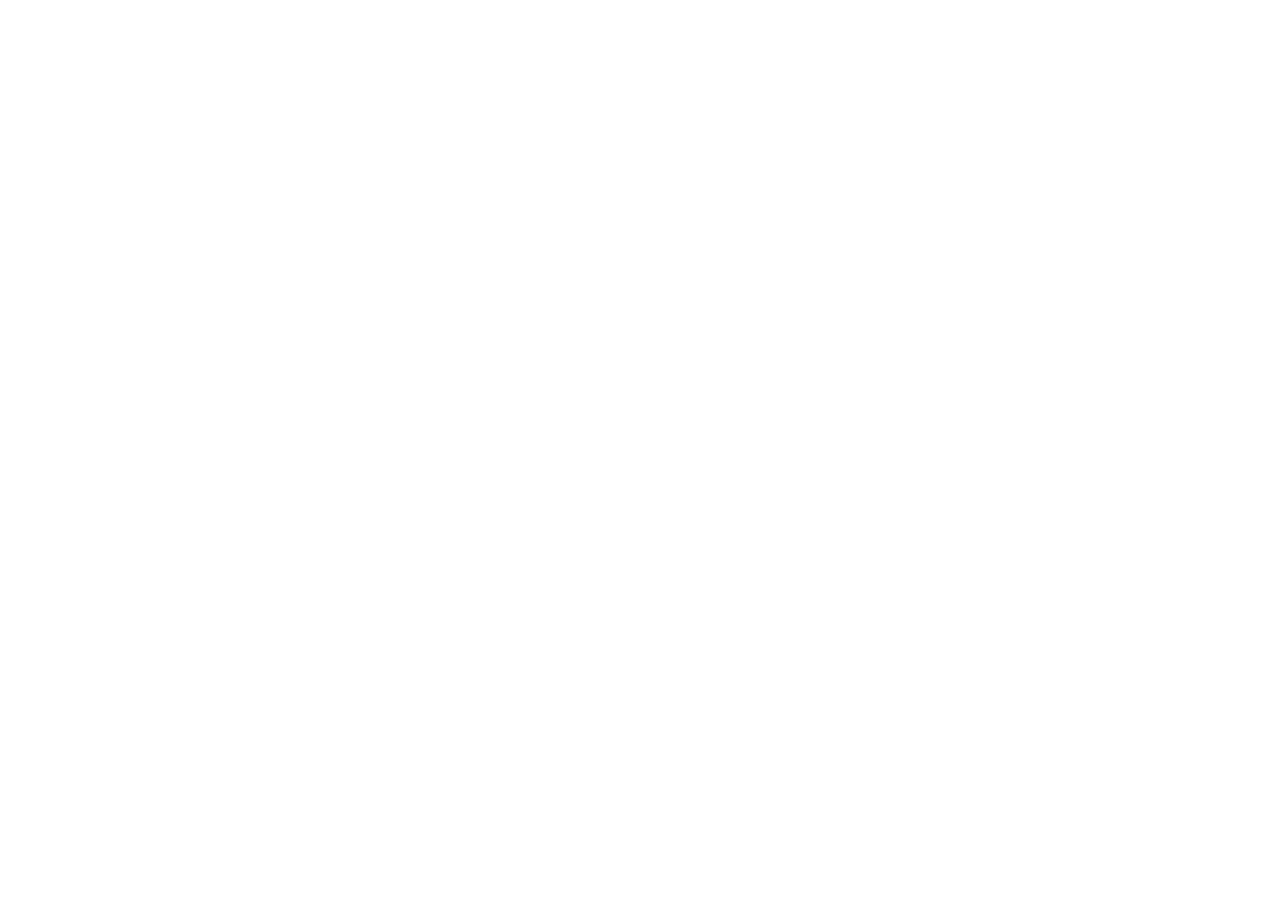
==== web/index.html @ eb0432cf "Add Outlook sidebar launcher starter" ====
<!DOCTYPE html>
<html lang="ja">
<head>
  <meta charset="utf-8">
  <meta name="viewport" content="width=device-width, initial-scale=1">
  <title>Sidebar Launcher</title>
  <link rel="stylesheet" href="styles.css">
  <script src="https://res.cdn.office.net/teams-js/2.34.0/js/MicrosoftTeams.min.js" crossorigin="anonymous"></script>
  <script src="shared.js" defer></script>
  <script src="index.js" defer></script>
</head>
<body>
  <main class="shell">
    <section class="card">
      <p class="eyebrow">Outlook / Microsoft 365</p>
      <h1>Minimal starter</h1>
      <p id="tab-status" class="status">Loading</p>
      <dl class="meta">
        <div>
          <dt>Title</dt>
          <dd id="tab-title">-</dd>
        </div>
        <div>
          <dt>Target</dt>
          <dd><a id="tab-link" href="#" target="_blank" rel="noreferrer">-</a></dd>
        </div>
        <div>
          <dt>Mode</dt>
          <dd id="tab-mode">-</dd>
        </div>
        <div>
          <dt>Dialog size</dt>
          <dd id="tab-size">-</dd>
        </div>
      </dl>
      <div id="manual-row" hidden>
        <button id="open-button" type="button">Open dialog</button>
      </div>
    </section>
  </main>
</body>
</html>
---- web/styles.css ----
:root {
  color-scheme: light;
  --bg: #f5f7fb;
  --panel: #ffffff;
  --panel-border: #d8dfea;
  --text: #10233f;
  --muted: #5a6b85;
  --accent: #2457d6;
  --accent-soft: #e8efff;
  --shadow: 0 10px 32px rgba(16, 35, 63, 0.08);
}

* {
  box-sizing: border-box;
}

html,
body {
  margin: 0;
  min-height: 100%;
  background:
    radial-gradient(circle at top left, rgba(36, 87, 214, 0.12), transparent 35%),
    linear-gradient(180deg, #ffffff 0%, var(--bg) 100%);
  color: var(--text);
  font-family: "Segoe UI", system-ui, -apple-system, BlinkMacSystemFont, sans-serif;
}

body {
  min-height: 100vh;
}

a {
  color: var(--accent);
}

.shell,
.dialog-shell {
  min-height: 100vh;
  display: grid;
  place-items: center;
  padding: 20px;
}

.card,
.dialog-body,
.dialog-header {
  background: var(--panel);
  border: 1px solid var(--panel-border);
  border-radius: 16px;
  box-shadow: var(--shadow);
}

.card {
  width: min(100%, 520px);
  padding: 24px;
}

.dialog-shell {
  align-content: start;
  gap: 12px;
}

.dialog-header {
  width: min(100%, 1100px);
  padding: 18px 20px;
  display: flex;
  align-items: center;
  justify-content: space-between;
  gap: 16px;
}

.dialog-body {
  width: min(100%, 1100px);
  padding: 16px;
}

.eyebrow {
  margin: 0 0 8px;
  color: var(--accent);
  font-size: 12px;
  font-weight: 700;
  letter-spacing: 0.12em;
  text-transform: uppercase;
}

h1 {
  margin: 0 0 12px;
  font-size: 26px;
  line-height: 1.2;
}

.status {
  margin: 0 0 16px;
  color: var(--muted);
}

.meta {
  margin: 0;
  display: grid;
  gap: 14px;
}

.meta dt {
  font-size: 12px;
  color: var(--muted);
  text-transform: uppercase;
  letter-spacing: 0.08em;
}

.meta dd {
  margin: 4px 0 0;
  word-break: break-word;
}

button {
  appearance: none;
  border: 0;
  border-radius: 999px;
  background: var(--accent);
  color: white;
  font: inherit;
  font-weight: 600;
  padding: 12px 18px;
  cursor: pointer;
}

.dialog-body {
  min-height: calc(100vh - 120px);
}

.target-frame {
  width: 100%;
  min-height: calc(100vh - 220px);
  border: 1px solid var(--panel-border);
  border-radius: 12px;
  background: white;
}

.fallback {
  margin: 12px 0 0;
  color: var(--muted);
}

@media (max-width: 640px) {
  .dialog-header {
    flex-direction: column;
    align-items: flex-start;
  }

  h1 {
    font-size: 22px;
  }
}
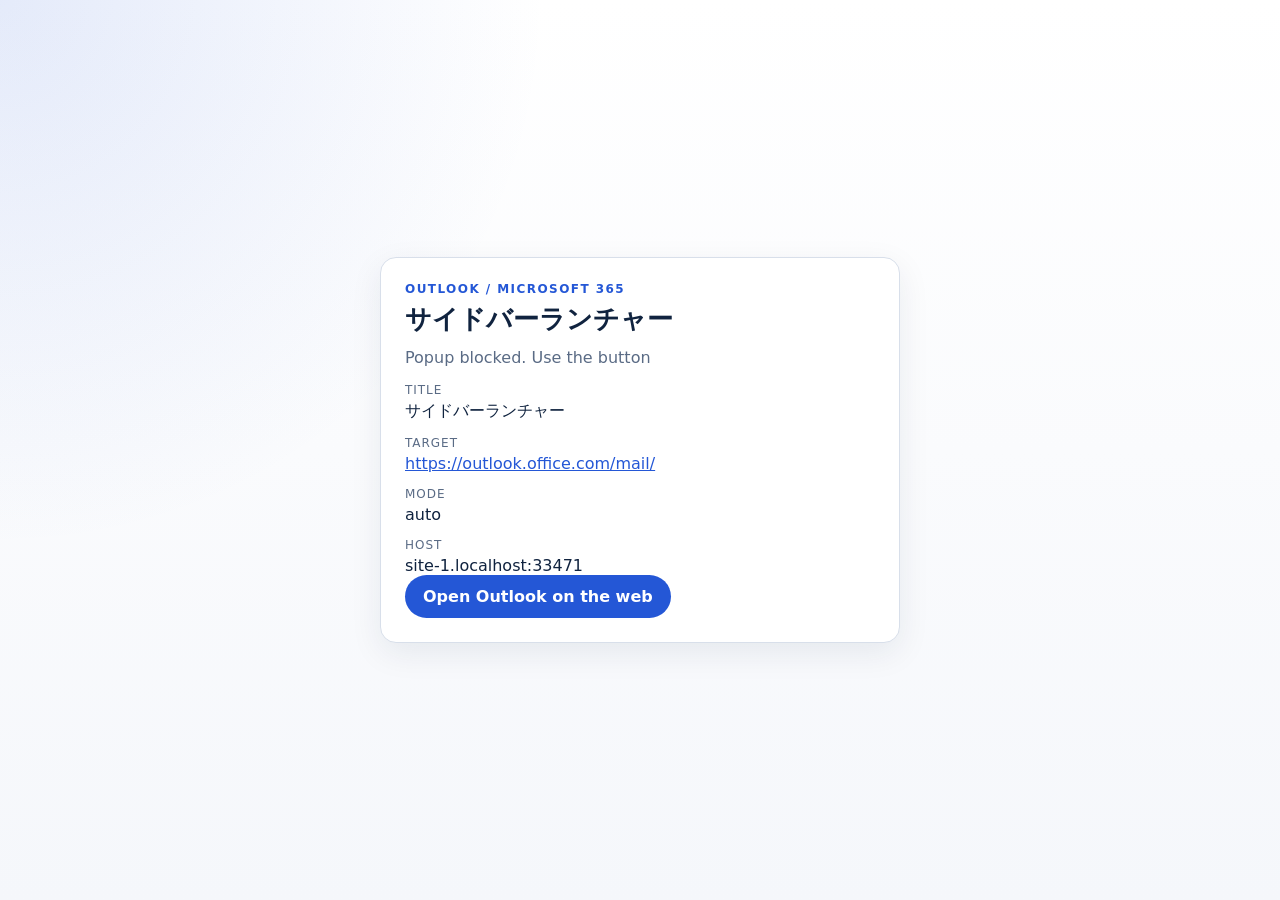
==== commit cb0f6392: "Switch launcher to GitHub Pages and OWA" ====
--- a/web/index.html
+++ b/web/index.html
@@ -3,7 +3,7 @@
 <head>
   <meta charset="utf-8">
   <meta name="viewport" content="width=device-width, initial-scale=1">
-  <title>Sidebar Launcher</title>
+  <title>サイドバーランチャー</title>
   <link rel="stylesheet" href="styles.css">
   <script src="https://res.cdn.office.net/teams-js/2.34.0/js/MicrosoftTeams.min.js" crossorigin="anonymous"></script>
   <script src="shared.js" defer></script>
@@ -13,8 +13,8 @@
   <main class="shell">
     <section class="card">
       <p class="eyebrow">Outlook / Microsoft 365</p>
-      <h1>Minimal starter</h1>
-      <p id="tab-status" class="status">Loading</p>
+      <h1>サイドバーランチャー</h1>
+      <p id="tab-status" class="status">起動中</p>
       <dl class="meta">
         <div>
           <dt>Title</dt>
@@ -29,12 +29,12 @@
           <dd id="tab-mode">-</dd>
         </div>
         <div>
-          <dt>Dialog size</dt>
-          <dd id="tab-size">-</dd>
+          <dt>Host</dt>
+          <dd id="tab-host">-</dd>
         </div>
       </dl>
       <div id="manual-row" hidden>
-        <button id="open-button" type="button">Open dialog</button>
+        <button id="open-button" type="button">Open Outlook on the web</button>
       </div>
     </section>
   </main>
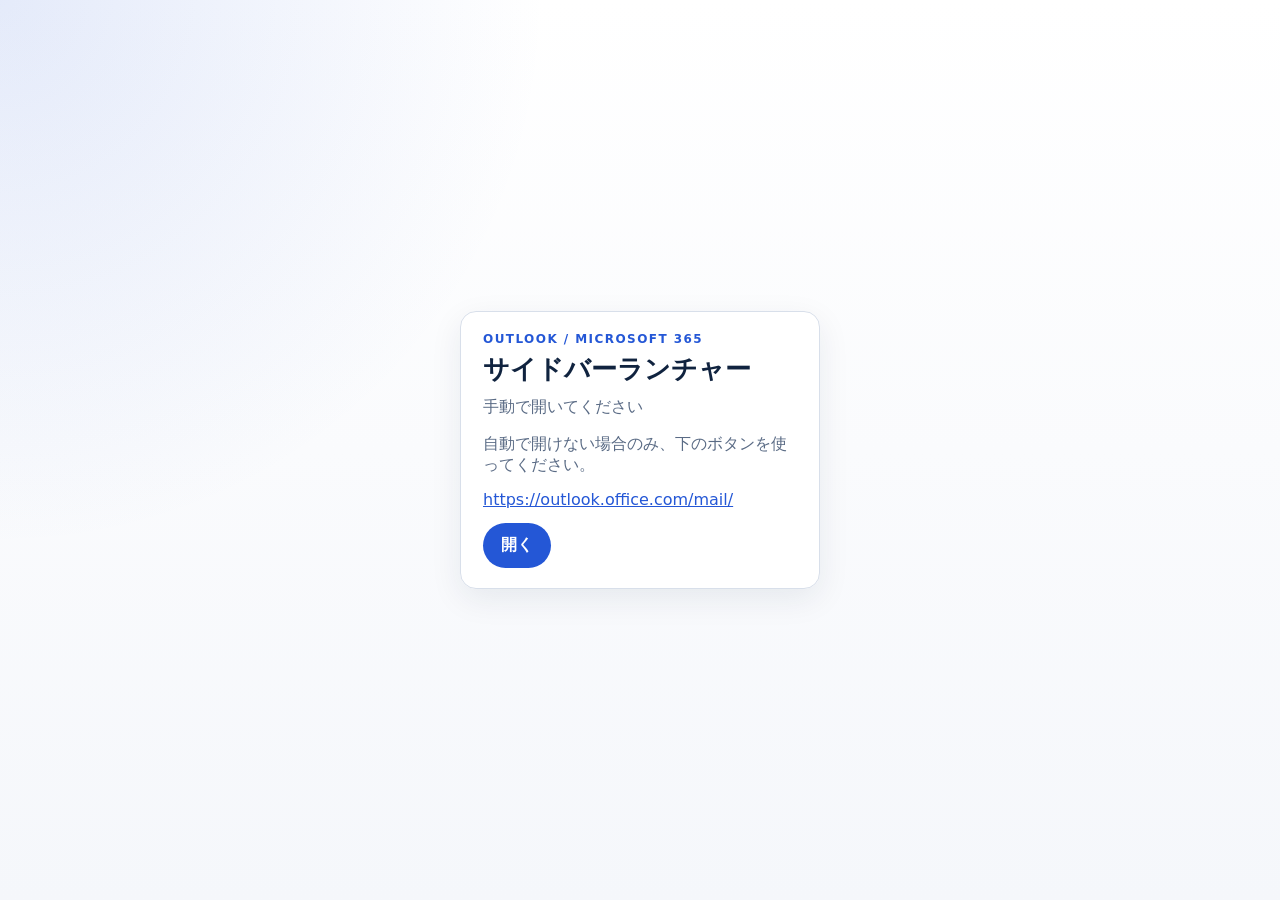
==== commit 99e3d828: "Minimize launcher UI and use dialog first" ====
--- a/web/index.html
+++ b/web/index.html
@@ -10,31 +10,15 @@
   <script src="index.js" defer></script>
 </head>
 <body>
-  <main class="shell">
-    <section class="card">
+  <main class="launcher-shell">
+    <section id="fallback-panel" class="launcher-panel" hidden>
       <p class="eyebrow">Outlook / Microsoft 365</p>
       <h1>サイドバーランチャー</h1>
-      <p id="tab-status" class="status">起動中</p>
-      <dl class="meta">
-        <div>
-          <dt>Title</dt>
-          <dd id="tab-title">-</dd>
-        </div>
-        <div>
-          <dt>Target</dt>
-          <dd><a id="tab-link" href="#" target="_blank" rel="noreferrer">-</a></dd>
-        </div>
-        <div>
-          <dt>Mode</dt>
-          <dd id="tab-mode">-</dd>
-        </div>
-        <div>
-          <dt>Host</dt>
-          <dd id="tab-host">-</dd>
-        </div>
-      </dl>
-      <div id="manual-row" hidden>
-        <button id="open-button" type="button">Open Outlook on the web</button>
+      <p id="tab-status" class="status">起動しています</p>
+      <p class="hint">自動で開けない場合のみ、下のボタンを使ってください。</p>
+      <p class="link-row"><a id="tab-link" href="#" target="_blank" rel="noreferrer">-</a></p>
+      <div>
+        <button id="open-button" type="button">開く</button>
       </div>
     </section>
   </main>
--- a/web/styles.css
+++ b/web/styles.css
@@ -34,7 +34,9 @@
 }
 
 .shell,
-.dialog-shell {
+.dialog-shell,
+.launcher-shell,
+.dialog-redirect-shell {
   min-height: 100vh;
   display: grid;
   place-items: center;
@@ -141,6 +143,32 @@
   color: var(--muted);
 }
 
+.launcher-shell,
+.dialog-redirect-shell {
+  padding: 0;
+}
+
+.launcher-panel,
+.dialog-redirect-panel {
+  width: min(100%, 360px);
+  padding: 20px 22px;
+  background: rgba(255, 255, 255, 0.96);
+  border: 1px solid var(--panel-border);
+  border-radius: 16px;
+  box-shadow: var(--shadow);
+}
+
+.hint,
+.link-row {
+  margin: 0 0 14px;
+  color: var(--muted);
+  word-break: break-word;
+}
+
+body[data-state="launched"] .launcher-panel {
+  display: none;
+}
+
 @media (max-width: 640px) {
   .dialog-header {
     flex-direction: column;
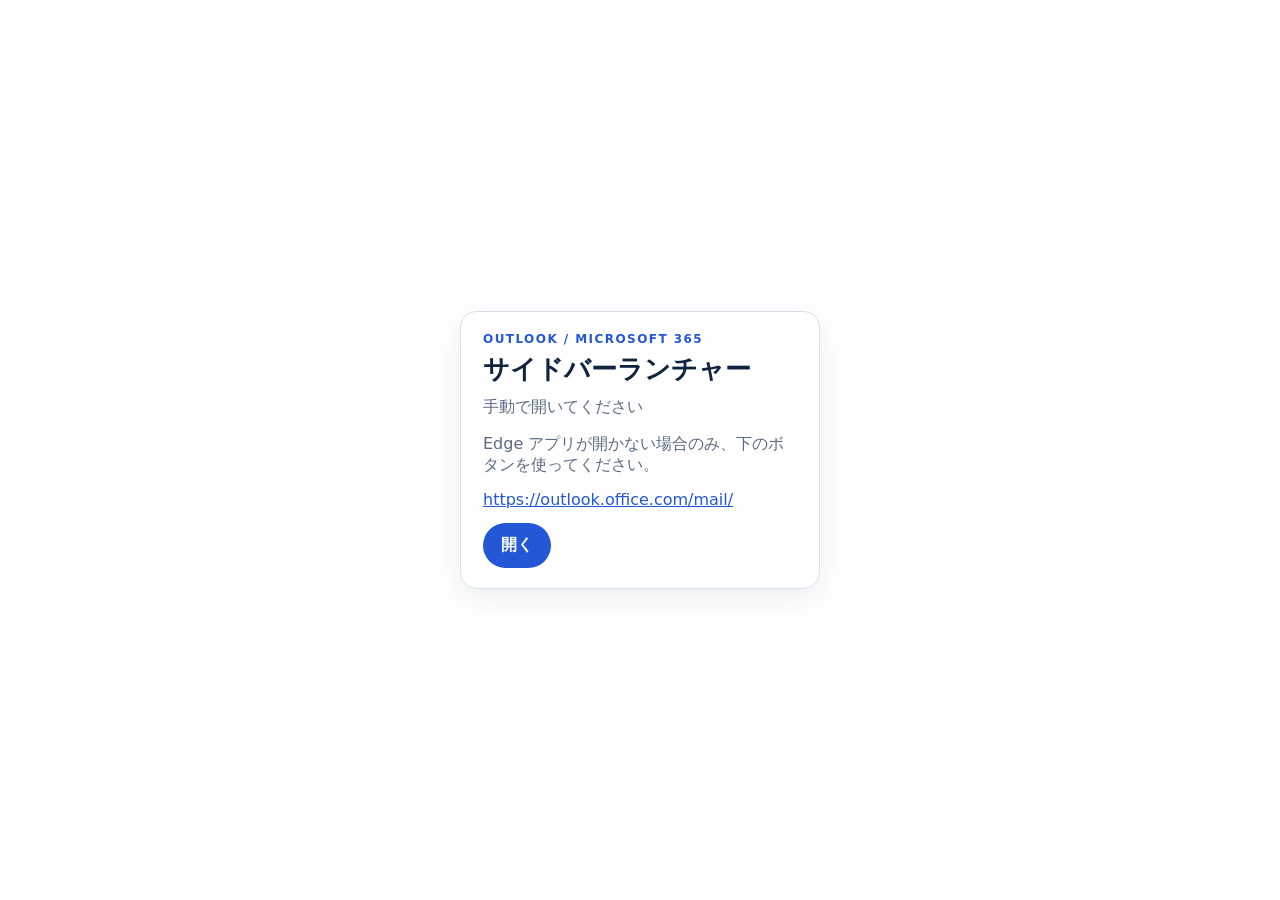
==== commit dd48c1e2: "Use app.openLink for external launcher" ====
--- a/web/index.html
+++ b/web/index.html
@@ -14,8 +14,8 @@
     <section id="fallback-panel" class="launcher-panel" hidden>
       <p class="eyebrow">Outlook / Microsoft 365</p>
       <h1>サイドバーランチャー</h1>
-      <p id="tab-status" class="status">起動しています</p>
-      <p class="hint">自動で開けない場合のみ、下のボタンを使ってください。</p>
+      <p id="tab-status" class="status">開けませんでした</p>
+      <p class="hint">Edge アプリが開かない場合のみ、下のボタンを使ってください。</p>
       <p class="link-row"><a id="tab-link" href="#" target="_blank" rel="noreferrer">-</a></p>
       <div>
         <button id="open-button" type="button">開く</button>
--- a/web/styles.css
+++ b/web/styles.css
@@ -146,6 +146,7 @@
 .launcher-shell,
 .dialog-redirect-shell {
   padding: 0;
+  background: #ffffff;
 }
 
 .launcher-panel,
@@ -169,6 +170,10 @@
   display: none;
 }
 
+body[data-state="launched"] {
+  background: #ffffff;
+}
+
 @media (max-width: 640px) {
   .dialog-header {
     flex-direction: column;
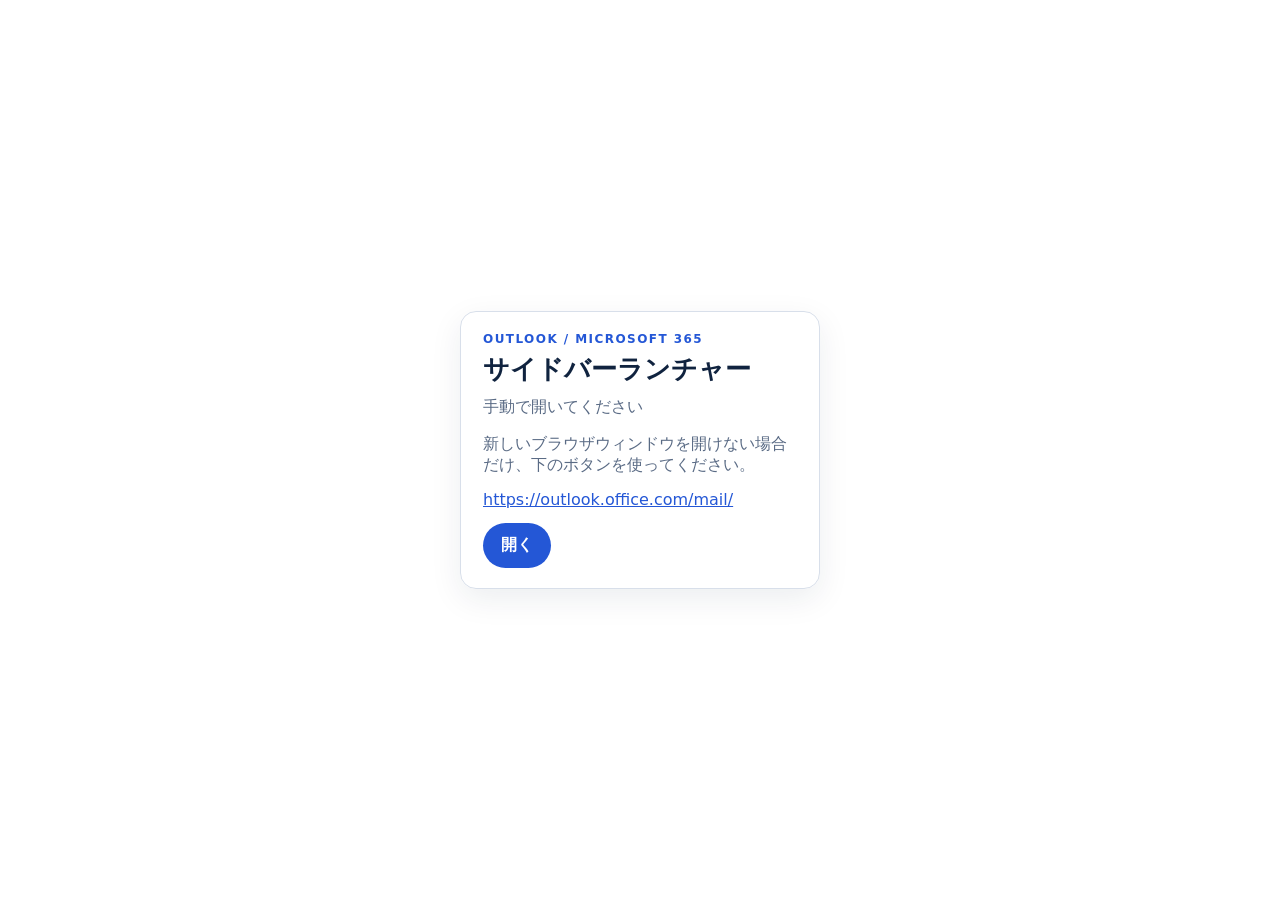
==== commit 6b6f07f9: "Open launcher target in a new browser window" ====
--- a/web/index.html
+++ b/web/index.html
@@ -15,7 +15,7 @@
       <p class="eyebrow">Outlook / Microsoft 365</p>
       <h1>サイドバーランチャー</h1>
       <p id="tab-status" class="status">開けませんでした</p>
-      <p class="hint">Edge アプリが開かない場合のみ、下のボタンを使ってください。</p>
+      <p class="hint">新しいブラウザウィンドウを開けない場合だけ、下のボタンを使ってください。</p>
       <p class="link-row"><a id="tab-link" href="#" target="_blank" rel="noreferrer">-</a></p>
       <div>
         <button id="open-button" type="button">開く</button>
